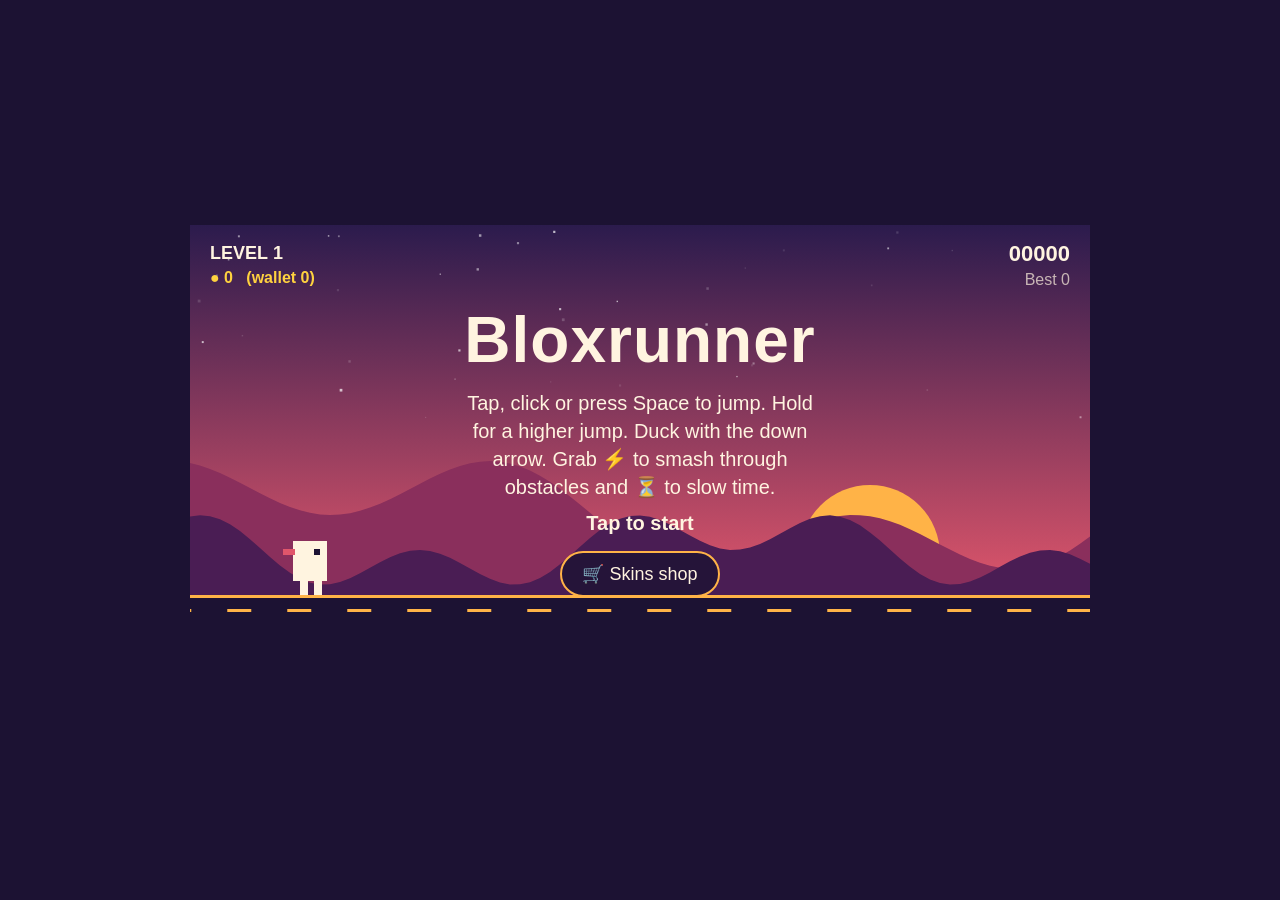
==== 2d/index.html @ caa23963 "feat(deploy): extract site to repo root and add cPanel git deployment" ====
<!DOCTYPE html>
<html lang="en">
<head>
<meta charset="UTF-8">
<meta name="viewport" content="width=device-width, initial-scale=1, viewport-fit=cover">
<title>Bloxrunner</title>
<link rel="icon" href="../logo/bloxrunner-icon.svg">
<link rel="stylesheet" href="css/style.css">
</head>
<body>
<div id="wrap">
  <canvas id="c" width="900" height="450"></canvas>
  <div id="ui">
    <h1 id="title">Bloxrunner</h1>
    <p id="msg">Tap, click or press Space to jump. Hold for a higher jump. Duck with the down arrow. Grab ⚡ to smash through obstacles and ⏳ to slow time.</p>
    <p><b>Tap to start</b></p>
    <button id="shopBtn">🛒 Skins shop</button>
  </div>
  <div id="shop"><header><h2>Skins shop</h2><span id="bal"></span></header><div id="cards"></div><button id="back">Back</button></div>
</div>
<script src="js/game.js"></script>
</body>
</html>
---- 2d/css/style.css ----
:root{
  --sky1:#2b1b4d;--sky2:#e0566b;--sun:#ffb347;--ground:#1c1233;--ink:#fff4e0;--hit:#ff4d6d;
  box-sizing:border-box;padding-top:env(safe-area-inset-top,0px);padding-bottom:env(safe-area-inset-bottom,0px);
}
html{scroll-padding-top:env(safe-area-inset-top,0px)}
html,body{height:100%;margin:0;background:var(--ground);color:var(--ink);font-family:"Trebuchet MS","Segoe UI",sans-serif;overflow:hidden;touch-action:manipulation;-webkit-user-select:none;user-select:none}
#wrap{position:relative;height:100%;display:flex;align-items:center;justify-content:center}
canvas{width:100%;max-width:900px;max-height:100%;aspect-ratio:2/1;display:block;background:var(--sky1)}
#ui{position:absolute;inset:0;display:flex;flex-direction:column;align-items:center;justify-content:center;text-align:center;pointer-events:none;padding:16px}
#ui h1{font-size:clamp(32px,8vw,64px);margin:0 0 8px;letter-spacing:1px}
#ui p{margin:4px 0;font-size:clamp(14px,3.5vw,20px);max-width:32ch;line-height:1.4}
#ui.hide{display:none}
button{font:inherit;color:var(--ink);cursor:pointer}
#shopBtn{pointer-events:auto;margin-top:10px;padding:10px 20px;border-radius:999px;border:2px solid var(--sun);background:rgba(28,18,51,.8);font-size:clamp(14px,3.5vw,18px)}
#shop{position:absolute;inset:0;display:none;flex-direction:column;background:rgba(28,18,51,.97);padding:16px;box-sizing:border-box;z-index:5}
#shop.open{display:flex}
#shop header{display:flex;justify-content:space-between;align-items:center;max-width:700px;width:100%;margin:0 auto 10px}
#shop h2{margin:0;font-size:24px}
#bal{color:var(--sun);font-weight:bold;font-size:20px}
#cards{flex:1;overflow-y:auto;max-width:700px;width:100%;margin:0 auto;display:grid;gap:10px;align-content:start}
.card{display:flex;align-items:center;gap:12px;padding:10px 12px;border:2px solid #4a1d54;border-radius:12px;background:#2b1b4d}
.card.on{border-color:var(--sun)}
.sw{width:34px;height:46px;border-radius:6px;flex:none;position:relative;margin-left:8px}
.sw i{position:absolute;left:-8px;top:8px;width:12px;height:6px}
.card .t{flex:1}.card b{display:block}.card small{opacity:.8}
.card button{padding:8px 14px;border-radius:8px;border:0;background:var(--sun);color:#1c1233;font-weight:bold}
.card button:disabled{opacity:.4;cursor:default}
#back{max-width:700px;width:100%;margin:10px auto 0;padding:12px;border-radius:10px;border:2px solid var(--sun);background:none}
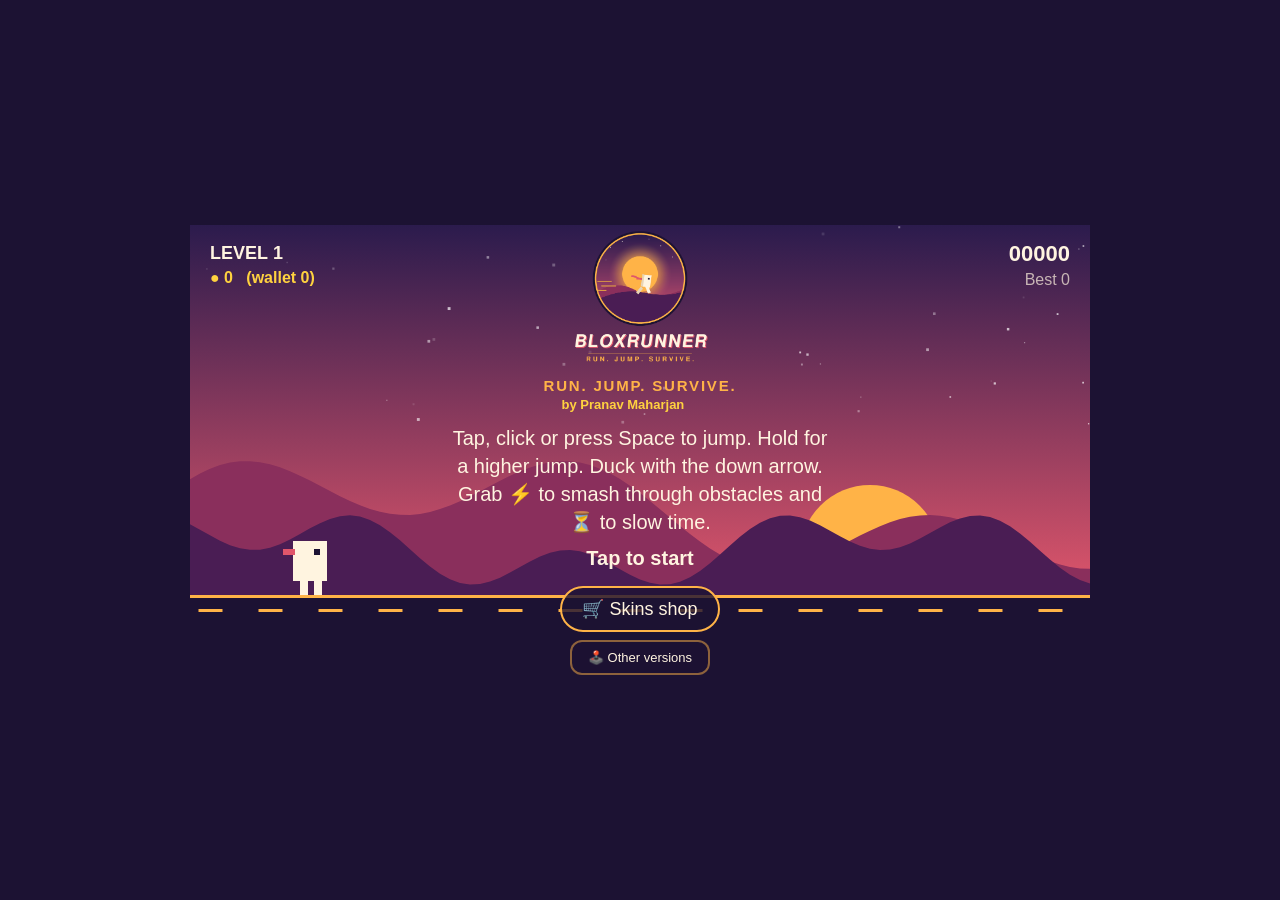
==== commit e0ad9f39: "feat: add game slogan and by Pranav Maharjan credit across game screens and launcher" ====
--- a/2d/index.html
+++ b/2d/index.html
@@ -11,10 +11,16 @@
 <div id="wrap">
   <canvas id="c" width="900" height="450"></canvas>
   <div id="ui">
-    <h1 id="title">Bloxrunner</h1>
+    <div class="brand" id="brand">
+      <img src="../logo/bloxrunner-logo.png" id="logo" alt="Bloxrunner" style="width:min(280px,68vw);max-height:16vh;object-fit:contain;height:auto">
+      <p style="margin:2px 0 0;font-size:clamp(12px,3.2vw,15px);font-weight:bold;letter-spacing:1.8px;text-transform:uppercase;color:#ffb347">Run. Jump. Survive.</p>
+      <p style="margin:0 0 6px;font-size:clamp(11px,2.6vw,13px);color:#ffd23f;font-weight:600">by Pranav Maharjan</p>
+    </div>
+    <h1 id="title" style="display:none">Bloxrunner</h1>
     <p id="msg">Tap, click or press Space to jump. Hold for a higher jump. Duck with the down arrow. Grab ⚡ to smash through obstacles and ⏳ to slow time.</p>
     <p><b>Tap to start</b></p>
     <button id="shopBtn">🛒 Skins shop</button>
+    <a href="../launchgame.html" class="menu-link" style="display:inline-block;margin-top:8px;padding:8px 16px;border-radius:12px;border:2px solid rgba(255,179,71,.5);color:#fff4e0;text-decoration:none;font-size:13px;background:rgba(28,18,51,.75)">🕹️ Other versions</a>
   </div>
   <div id="shop"><header><h2>Skins shop</h2><span id="bal"></span></header><div id="cards"></div><button id="back">Back</button></div>
 </div>
--- a/2d/css/style.css
+++ b/2d/css/style.css
@@ -3,26 +3,26 @@
   box-sizing:border-box;padding-top:env(safe-area-inset-top,0px);padding-bottom:env(safe-area-inset-bottom,0px);
 }
 html{scroll-padding-top:env(safe-area-inset-top,0px)}
-html,body{height:100%;margin:0;background:var(--ground);color:var(--ink);font-family:"Trebuchet MS","Segoe UI",sans-serif;overflow:hidden;touch-action:manipulation;-webkit-user-select:none;user-select:none}
-#wrap{position:relative;height:100%;display:flex;align-items:center;justify-content:center}
-canvas{width:100%;max-width:900px;max-height:100%;aspect-ratio:2/1;display:block;background:var(--sky1)}
-#ui{position:absolute;inset:0;display:flex;flex-direction:column;align-items:center;justify-content:center;text-align:center;pointer-events:none;padding:16px}
-#ui h1{font-size:clamp(32px,8vw,64px);margin:0 0 8px;letter-spacing:1px}
-#ui p{margin:4px 0;font-size:clamp(14px,3.5vw,20px);max-width:32ch;line-height:1.4}
+html,body{width:100%;height:100%;height:100dvh;margin:0;background:var(--ground);color:var(--ink);font-family:"Trebuchet MS","Segoe UI",sans-serif;overflow:hidden;touch-action:manipulation;-webkit-user-select:none;user-select:none}
+#wrap{position:relative;width:100%;height:100%;display:flex;align-items:center;justify-content:center;overflow:hidden}
+canvas{width:min(100%,900px,calc(100dvh * 2));max-width:900px;max-height:100%;aspect-ratio:2/1;display:block;background:var(--sky1)}
+#ui{position:absolute;inset:0;display:flex;flex-direction:column;align-items:center;justify-content:center;text-align:center;pointer-events:none;padding:16px;box-sizing:border-box;overflow-y:auto;max-height:100%}
+#ui h1{font-size:clamp(28px,7vw,64px);margin:0 0 8px;letter-spacing:1px}
+#ui p{margin:4px 0;font-size:clamp(13px,3.4vw,20px);max-width:34ch;line-height:1.4}
 #ui.hide{display:none}
 button{font:inherit;color:var(--ink);cursor:pointer}
 #shopBtn{pointer-events:auto;margin-top:10px;padding:10px 20px;border-radius:999px;border:2px solid var(--sun);background:rgba(28,18,51,.8);font-size:clamp(14px,3.5vw,18px)}
-#shop{position:absolute;inset:0;display:none;flex-direction:column;background:rgba(28,18,51,.97);padding:16px;box-sizing:border-box;z-index:5}
+#shop{position:absolute;inset:0;display:none;flex-direction:column;background:rgba(28,18,51,.97);padding:max(14px,env(safe-area-inset-top,0px)) max(14px,env(safe-area-inset-right,0px)) max(14px,env(safe-area-inset-bottom,0px)) max(14px,env(safe-area-inset-left,0px));box-sizing:border-box;z-index:5}
 #shop.open{display:flex}
 #shop header{display:flex;justify-content:space-between;align-items:center;max-width:700px;width:100%;margin:0 auto 10px}
-#shop h2{margin:0;font-size:24px}
-#bal{color:var(--sun);font-weight:bold;font-size:20px}
+#shop h2{margin:0;font-size:clamp(20px,5vw,24px)}
+#bal{color:var(--sun);font-weight:bold;font-size:clamp(16px,4.5vw,20px)}
 #cards{flex:1;overflow-y:auto;max-width:700px;width:100%;margin:0 auto;display:grid;gap:10px;align-content:start}
 .card{display:flex;align-items:center;gap:12px;padding:10px 12px;border:2px solid #4a1d54;border-radius:12px;background:#2b1b4d}
 .card.on{border-color:var(--sun)}
 .sw{width:34px;height:46px;border-radius:6px;flex:none;position:relative;margin-left:8px}
 .sw i{position:absolute;left:-8px;top:8px;width:12px;height:6px}
-.card .t{flex:1}.card b{display:block}.card small{opacity:.8}
-.card button{padding:8px 14px;border-radius:8px;border:0;background:var(--sun);color:#1c1233;font-weight:bold}
+.card .t{flex:1;min-width:0}.card b{display:block}.card small{opacity:.8}
+.card button{padding:8px 14px;border-radius:8px;border:0;background:var(--sun);color:#1c1233;font-weight:bold;flex:none}
 .card button:disabled{opacity:.4;cursor:default}
 #back{max-width:700px;width:100%;margin:10px auto 0;padding:12px;border-radius:10px;border:2px solid var(--sun);background:none}
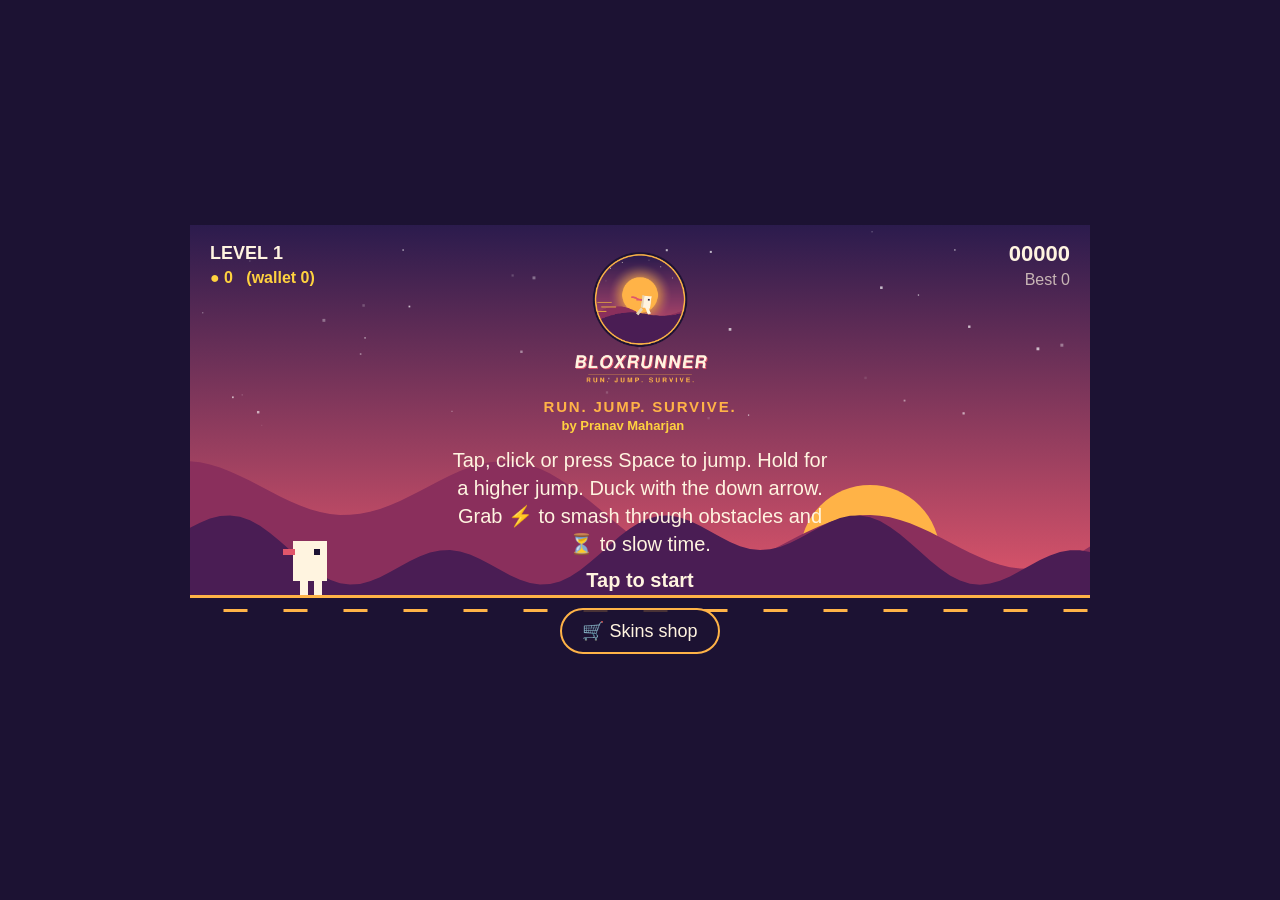
==== commit a6412b96: "feat: remove menu instructions and Other versions button" ====
--- a/2d/index.html
+++ b/2d/index.html
@@ -20,7 +20,6 @@
     <p id="msg">Tap, click or press Space to jump. Hold for a higher jump. Duck with the down arrow. Grab ⚡ to smash through obstacles and ⏳ to slow time.</p>
     <p><b>Tap to start</b></p>
     <button id="shopBtn">🛒 Skins shop</button>
-    <a href="../launchgame.html" class="menu-link" style="display:inline-block;margin-top:8px;padding:8px 16px;border-radius:12px;border:2px solid rgba(255,179,71,.5);color:#fff4e0;text-decoration:none;font-size:13px;background:rgba(28,18,51,.75)">🕹️ Other versions</a>
   </div>
   <div id="shop"><header><h2>Skins shop</h2><span id="bal"></span></header><div id="cards"></div><button id="back">Back</button></div>
 </div>
